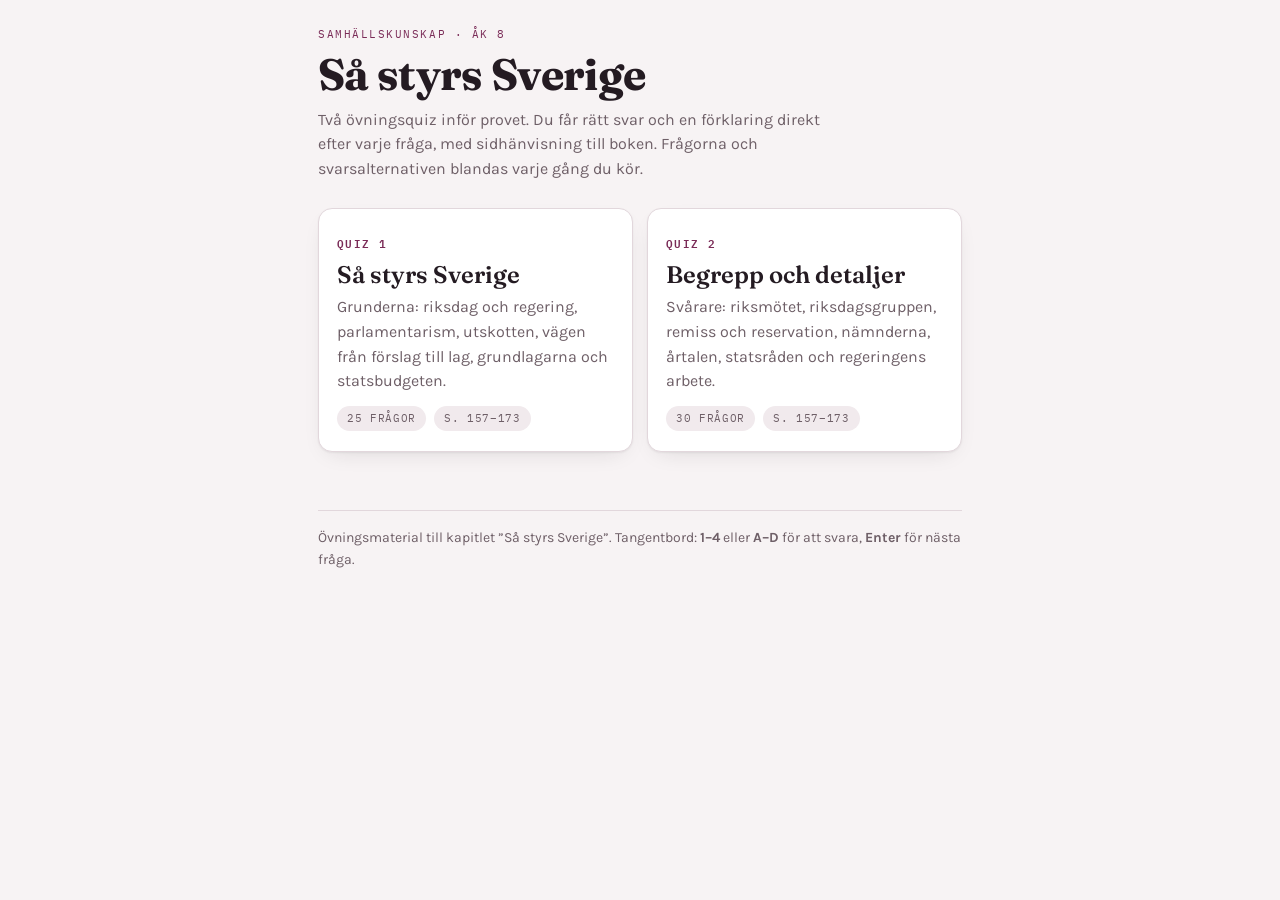
==== index.html @ 20e8a38d "Så styrs Sverige: två övningsquiz Statisk sajt med två flervalsquiz till SO-kapitlet (s. 157-173): -" ====
<!doctype html>
<html lang="sv">
<head>
<meta charset="utf-8">
<meta name="viewport" content="width=device-width, initial-scale=1, viewport-fit=cover">
<title>Så styrs Sverige · Övningsquiz</title>
<meta name="description" content="Två övningsquiz inför SO-provet om riksdagen, regeringen och grundlagarna.">
<meta name="theme-color" content="#F7F3F4" media="(prefers-color-scheme: light)">
<meta name="theme-color" content="#17121A" media="(prefers-color-scheme: dark)">
<link rel="preconnect" href="https://fonts.googleapis.com">
<link rel="preconnect" href="https://fonts.gstatic.com" crossorigin>
<link rel="stylesheet" href="https://fonts.googleapis.com/css2?family=Fraunces:opsz,wght@9..144,500;9..144,600;9..144,700&family=Karla:wght@400;500;700&family=IBM+Plex+Mono:wght@400;600&display=swap">
<link rel="stylesheet" href="/assets/quiz.css">
<link rel="icon" href="/assets/icon.svg" type="image/svg+xml">
</head>
<body>

<div class="wrap">
  <header class="pagehead">
    <p class="eyebrow">Samhällskunskap · åk 8</p>
    <h1>Så styrs Sverige</h1>
    <p class="sub">Två övningsquiz inför provet. Du får rätt svar och en förklaring direkt efter varje fråga, med sidhänvisning till boken. Frågorna och svarsalternativen blandas varje gång du kör.</p>
  </header>

  <main>
    <div class="deck">
      <a class="tile" href="/quiz-1">
        <span class="tag">Quiz 1</span>
        <h2>Så styrs Sverige</h2>
        <p>Grunderna: riksdag och regering, parlamentarism, utskotten, vägen från förslag till lag, grundlagarna och statsbudgeten.</p>
        <div class="meta"><span>25 frågor</span><span>s. 157–173</span></div>
      </a>

      <a class="tile" href="/quiz-2">
        <span class="tag">Quiz 2</span>
        <h2>Begrepp och detaljer</h2>
        <p>Svårare: riksmötet, riksdagsgruppen, remiss och reservation, nämnderna, årtalen, statsråden och regeringens arbete.</p>
        <div class="meta"><span>30 frågor</span><span>s. 157–173</span></div>
      </a>
    </div>
  </main>

  <footer>
    Övningsmaterial till kapitlet ”Så styrs Sverige”. Tangentbord: <strong>1–4</strong> eller <strong>A–D</strong> för att svara, <strong>Enter</strong> för nästa fråga.
  </footer>
</div>

</body>
</html>
---- assets/quiz.css ----
/* ===== Så styrs Sverige — quiz ===== */

:root{
  --ground:#F7F3F4;
  --surface:#FFFFFF;
  --surface-2:#F1EAED;
  --ink:#241B22;
  --muted:#6E5F67;
  --line:#E2D7DC;
  --accent:#7A2B57;
  --accent-ink:#FFFFFF;
  --accent-soft:#F3E4EC;
  --yes:#2C7A51;
  --yes-bg:#E5F1EA;
  --no:#B3372C;
  --no-bg:#F9E6E3;
  --board:#16305A;
  --board-ink:#DCE6F7;
  --board-dim:#8397BE;
  --shadow:0 1px 2px rgba(36,27,34,.06), 0 8px 24px -12px rgba(36,27,34,.18);

  padding-top:env(safe-area-inset-top, 0px);
  padding-bottom:env(safe-area-inset-bottom, 0px);
  color-scheme:light dark;
}

/* Quiz 2 wears the voting-board blue */
:root.theme-blue{
  --accent:#1B4A8A;
  --accent-soft:#E4EBF6;
  --ground:#F2F4F8;
  --surface-2:#E9EDF4;
  --line:#D5DDE9;
  --ink:#1A2230;
  --muted:#5C6878;
}

@media (prefers-color-scheme: dark){
  :root:not([data-theme="light"]){
    --ground:#17121A;
    --surface:#211A24;
    --surface-2:#2C232F;
    --ink:#F2E9EE;
    --muted:#AE9CA7;
    --line:#3A2F3F;
    --accent:#E58FB6;
    --accent-ink:#2A1020;
    --accent-soft:#382430;
    --yes:#74D6A0;
    --yes-bg:#1C3729;
    --no:#F19183;
    --no-bg:#3C211D;
    --board:#0E1E3A;
    --board-ink:#D3E0F5;
    --shadow:0 1px 2px rgba(0,0,0,.3), 0 8px 24px -12px rgba(0,0,0,.5);
  }
  :root.theme-blue:not([data-theme="light"]){
    --ground:#111620;
    --surface:#1A212D;
    --surface-2:#232B39;
    --ink:#E9EEF6;
    --muted:#95A3B6;
    --line:#2E3949;
    --accent:#7FB2F0;
    --accent-ink:#0B1626;
    --accent-soft:#1E2A3C;
  }
}

html[data-theme="dark"]{
  --ground:#17121A;
  --surface:#211A24;
  --surface-2:#2C232F;
  --ink:#F2E9EE;
  --muted:#AE9CA7;
  --line:#3A2F3F;
  --accent:#E58FB6;
  --accent-ink:#2A1020;
  --accent-soft:#382430;
  --yes:#74D6A0;
  --yes-bg:#1C3729;
  --no:#F19183;
  --no-bg:#3C211D;
  --board:#0E1E3A;
  --board-ink:#D3E0F5;
  --shadow:0 1px 2px rgba(0,0,0,.3), 0 8px 24px -12px rgba(0,0,0,.5);
}
html.theme-blue[data-theme="dark"]{
  --ground:#111620;
  --surface:#1A212D;
  --surface-2:#232B39;
  --ink:#E9EEF6;
  --muted:#95A3B6;
  --line:#2E3949;
  --accent:#7FB2F0;
  --accent-ink:#0B1626;
  --accent-soft:#1E2A3C;
}

*{box-sizing:border-box}

html{-webkit-text-size-adjust:100%}

body{
  margin:0;
  background:var(--ground);
  color:var(--ink);
  font-family:"Karla","Helvetica Neue",Arial,sans-serif;
  font-size:17px;
  line-height:1.55;
  -webkit-font-smoothing:antialiased;
  overflow-x:hidden;
}

img{max-width:100%}
[hidden]{display:none !important}

.wrap{
  max-width:680px;
  margin:0 auto;
  padding-inline:18px;
}

/* ---------- sticky status bar ---------- */
.topbar{
  position:sticky;
  top:env(safe-area-inset-top, 0px);
  z-index:20;
  background:var(--ground);
  border-bottom:1px solid var(--line);
}
.topbar .wrap{
  display:flex;
  align-items:center;
  gap:12px;
  padding-block:10px;
}
.back{
  flex:none;
  display:grid;
  place-items:center;
  width:40px;
  height:40px;
  margin-left:-8px;
  border-radius:9px;
  color:var(--accent);
  text-decoration:none;
  font-size:20px;
  line-height:1;
}
.back:hover{background:var(--accent-soft)}
.bargroup{flex:1;min-width:0}

.rail{
  display:flex;
  gap:2px;
  padding:6px 7px;
  background:var(--board);
  border-radius:7px;
  align-items:flex-end;
}
.lamp{
  flex:1 1 0;
  min-width:2px;
  height:11px;
  border-radius:2px;
  background:rgba(255,255,255,.14);
  transition:background .18s ease, height .18s ease;
}
.lamp.right{background:#5FCE95}
.lamp.wrong{background:#F2705F}
.lamp.now{background:var(--board-dim);height:17px}

.railmeta{
  display:flex;
  justify-content:space-between;
  gap:10px;
  font-family:"IBM Plex Mono",ui-monospace,SFMono-Regular,Menlo,monospace;
  font-size:11px;
  letter-spacing:.07em;
  text-transform:uppercase;
  color:var(--muted);
  margin-top:5px;
}
.railmeta b{color:var(--ink);font-weight:600}

/* ---------- page head ---------- */
.pagehead{padding-block:26px 0}
.eyebrow{
  font-family:"IBM Plex Mono",ui-monospace,SFMono-Regular,Menlo,monospace;
  font-size:11px;
  letter-spacing:.14em;
  text-transform:uppercase;
  color:var(--accent);
  margin:0 0 8px;
}
h1{
  font-family:"Fraunces",Georgia,serif;
  font-weight:700;
  font-size:clamp(28px,7.5vw,44px);
  line-height:1.06;
  letter-spacing:-.015em;
  margin:0;
  text-wrap:balance;
}
.sub{color:var(--muted);margin:10px 0 0;font-size:16px;max-width:52ch}

/* ---------- question card ---------- */
main{padding-bottom:28px}

.card{
  background:var(--surface);
  border:1px solid var(--line);
  border-radius:14px;
  box-shadow:var(--shadow);
  padding:22px 18px;
  margin-top:20px;
}
.qhead{
  display:flex;
  align-items:baseline;
  justify-content:space-between;
  gap:12px;
  font-family:"IBM Plex Mono",ui-monospace,SFMono-Regular,Menlo,monospace;
  font-size:12px;
  letter-spacing:.07em;
  text-transform:uppercase;
  color:var(--muted);
  margin-bottom:12px;
}
.qhead .num{color:var(--accent);font-weight:600}
.q{
  font-family:"Fraunces",Georgia,serif;
  font-size:clamp(21px,5.2vw,26px);
  line-height:1.26;
  font-weight:500;
  margin:0 0 20px;
  text-wrap:balance;
}

.opts{display:flex;flex-direction:column;gap:10px}
.opt{
  display:flex;
  gap:12px;
  align-items:flex-start;
  width:100%;
  min-height:52px;
  text-align:left;
  font:inherit;
  color:inherit;
  background:var(--surface-2);
  border:1.5px solid transparent;
  border-radius:11px;
  padding:13px 14px;
  cursor:pointer;
  -webkit-tap-highlight-color:transparent;
  transition:border-color .15s ease, background .15s ease, transform .1s ease;
}
.opt:hover:not(:disabled){border-color:var(--accent);background:var(--accent-soft)}
.opt:active:not(:disabled){transform:scale(.99)}
.opt:disabled{cursor:default}
.opt .key{
  font-family:"IBM Plex Mono",ui-monospace,SFMono-Regular,Menlo,monospace;
  font-size:12px;
  font-weight:600;
  min-width:22px;
  height:22px;
  display:grid;
  place-items:center;
  border-radius:5px;
  background:var(--surface);
  color:var(--muted);
  flex:none;
  margin-top:2px;
}
.opt .txt{flex:1;min-width:0}
.opt .mark{
  flex:none;
  font-size:12px;
  font-weight:700;
  letter-spacing:.06em;
  text-transform:uppercase;
  margin-top:4px;
}
.opt.right{background:var(--yes-bg);border-color:var(--yes)}
.opt.right .key{background:var(--yes);color:#fff}
.opt.right .mark{color:var(--yes)}
.opt.wrong{background:var(--no-bg);border-color:var(--no)}
.opt.wrong .key{background:var(--no);color:#fff}
.opt.wrong .mark{color:var(--no)}
.opt.dim{opacity:.5}

.why{
  margin-top:18px;
  padding:14px 15px;
  border-left:3px solid var(--accent);
  background:var(--accent-soft);
  border-radius:0 10px 10px 0;
  font-size:16px;
}
.why strong{
  display:block;
  font-family:"IBM Plex Mono",ui-monospace,SFMono-Regular,Menlo,monospace;
  font-size:11px;
  letter-spacing:.1em;
  text-transform:uppercase;
  color:var(--accent);
  margin-bottom:5px;
  font-weight:600;
}

/* ---------- buttons ---------- */
.btn{
  font:inherit;
  font-weight:700;
  border:none;
  border-radius:11px;
  padding:14px 22px;
  min-height:52px;
  cursor:pointer;
  background:var(--accent);
  color:var(--accent-ink);
  -webkit-tap-highlight-color:transparent;
  transition:opacity .15s ease, transform .1s ease;
}
.btn:hover{opacity:.88}
.btn:active{transform:scale(.99)}
.btn.ghost{
  background:transparent;
  color:var(--accent);
  border:1.5px solid var(--line);
}

/* sticky action bar — thumb reach on a phone */
.actions{
  position:sticky;
  bottom:0;
  display:flex;
  flex-wrap:wrap;
  gap:10px;
  align-items:center;
  margin:18px -18px -22px;
  padding:14px 18px;
  padding-bottom:calc(14px + env(safe-area-inset-bottom, 0px));
  background:linear-gradient(to bottom, transparent, var(--surface) 22%);
  border-radius:0 0 13px 13px;
}
.actions .btn{flex:1 1 auto}
.hint{
  display:none;
  font-family:"IBM Plex Mono",ui-monospace,SFMono-Regular,Menlo,monospace;
  font-size:11px;
  color:var(--muted);
  letter-spacing:.04em;
}

/* ---------- result board ---------- */
.board{
  background:var(--board);
  color:var(--board-ink);
  border-radius:14px;
  padding:20px 18px;
  margin-top:20px;
  font-family:"IBM Plex Mono",ui-monospace,SFMono-Regular,Menlo,monospace;
}
.board h2{
  font-size:13px;
  letter-spacing:.18em;
  text-transform:uppercase;
  color:var(--board-dim);
  margin:0 0 14px;
  font-weight:600;
}
.row{
  display:flex;
  justify-content:space-between;
  align-items:baseline;
  gap:12px;
  padding:7px 0;
  border-bottom:1px solid rgba(255,255,255,.1);
  font-size:15px;
}
.row:last-child{border-bottom:none}
.row .v{font-size:26px;font-weight:600;font-variant-numeric:tabular-nums}
.row.ja .v{color:#5FCE95}
.row.nej .v{color:#F2705F}

.verdict{
  font-family:"Fraunces",Georgia,serif;
  font-size:21px;
  line-height:1.3;
  margin:0 0 14px;
  text-wrap:balance;
}
.lead{color:var(--muted);margin:0 0 6px;font-size:14px}
.misslist{margin:0;padding:0;list-style:none;display:flex;flex-direction:column;gap:12px}
.misslist li{border-left:3px solid var(--no);padding:2px 0 2px 13px}
.misslist .qq{display:block;font-weight:500;font-size:16px}
.misslist .aa{display:block;color:var(--muted);font-size:15px;margin-top:2px}

/* ---------- landing page ---------- */
.deck{display:flex;flex-direction:column;gap:14px;margin-top:26px}
.tile{
  display:block;
  text-decoration:none;
  color:inherit;
  background:var(--surface);
  border:1px solid var(--line);
  border-radius:14px;
  box-shadow:var(--shadow);
  padding:20px 18px;
  transition:transform .12s ease, border-color .15s ease;
}
.tile:hover{transform:translateY(-2px);border-color:var(--accent)}
.tile .tag{
  font-family:"IBM Plex Mono",ui-monospace,SFMono-Regular,Menlo,monospace;
  font-size:11px;
  letter-spacing:.12em;
  text-transform:uppercase;
  color:var(--accent);
  font-weight:600;
}
.tile h2{
  font-family:"Fraunces",Georgia,serif;
  font-size:24px;
  font-weight:600;
  line-height:1.15;
  margin:6px 0 6px;
}
.tile p{margin:0;color:var(--muted);font-size:16px}
.tile .meta{
  display:flex;
  gap:8px;
  flex-wrap:wrap;
  margin-top:12px;
  font-family:"IBM Plex Mono",ui-monospace,SFMono-Regular,Menlo,monospace;
  font-size:11px;
  letter-spacing:.06em;
  text-transform:uppercase;
  color:var(--muted);
}
.tile .meta span{
  background:var(--surface-2);
  border-radius:20px;
  padding:4px 10px;
}

footer{
  margin-top:30px;
  padding-block:16px 34px;
  border-top:1px solid var(--line);
  color:var(--muted);
  font-size:14px;
}
footer a{color:var(--accent)}

:focus-visible{outline:2px solid var(--accent);outline-offset:2px}

@media (prefers-reduced-motion: reduce){
  *{transition:none !important;animation:none !important;scroll-behavior:auto !important}
}

/* ---------- wider screens ---------- */
@media (min-width:600px){
  .card{padding:26px 24px}
  .actions{
    position:static;
    margin:18px 0 0;
    padding:0;
    background:none;
  }
  .actions .btn{flex:0 0 auto}
  .hint{display:inline}
  .deck{flex-direction:row;flex-wrap:wrap}
  .tile{flex:1 1 260px}
}
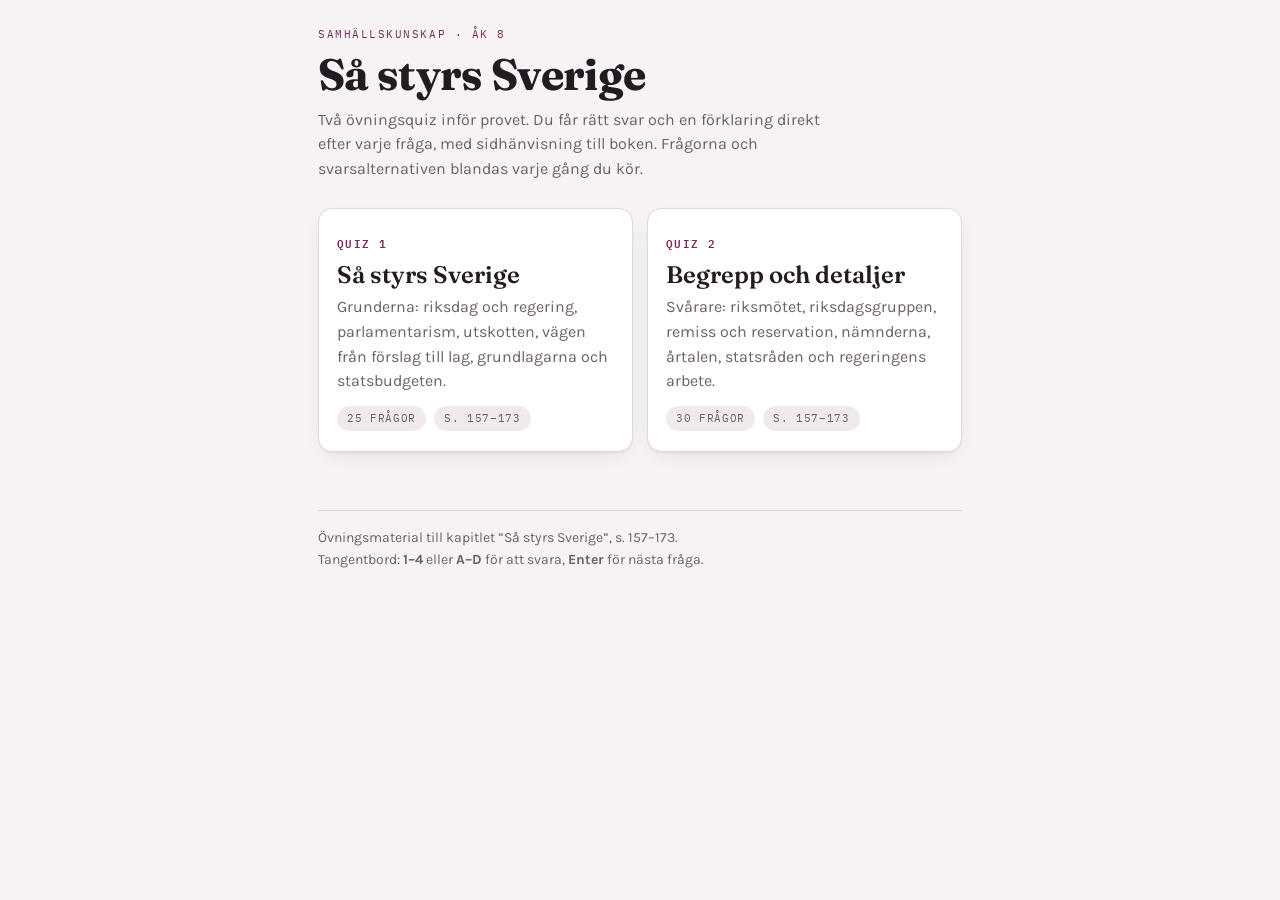
==== commit 88713832: "Justera för porträttläge på mobil - Bakåtknappen höll bara 10px marginal till skärmkanten - Rätt/Dit" ====
--- a/index.html
+++ b/index.html
@@ -41,7 +41,7 @@
   </main>
 
   <footer>
-    Övningsmaterial till kapitlet ”Så styrs Sverige”. Tangentbord: <strong>1–4</strong> eller <strong>A–D</strong> för att svara, <strong>Enter</strong> för nästa fråga.
+    Övningsmaterial till kapitlet ”Så styrs Sverige”, s. 157–173.<span class="kbd"><br>Tangentbord: <strong>1–4</strong> eller <strong>A–D</strong> för att svara, <strong>Enter</strong> för nästa fråga.</span>
   </footer>
 </div>
 
--- a/assets/quiz.css
+++ b/assets/quiz.css
@@ -67,7 +67,7 @@
   }
 }
 
-html[data-theme="dark"]{
+:root[data-theme="dark"]{
   --ground:#17121A;
   --surface:#211A24;
   --surface-2:#2C232F;
@@ -85,7 +85,7 @@
   --board-ink:#D3E0F5;
   --shadow:0 1px 2px rgba(0,0,0,.3), 0 8px 24px -12px rgba(0,0,0,.5);
 }
-html.theme-blue[data-theme="dark"]{
+:root.theme-blue[data-theme="dark"]{
   --ground:#111620;
   --surface:#1A212D;
   --surface-2:#232B39;
@@ -141,7 +141,6 @@
   place-items:center;
   width:40px;
   height:40px;
-  margin-left:-8px;
   border-radius:9px;
   color:var(--accent);
   text-decoration:none;
@@ -460,6 +459,20 @@
   *{transition:none !important;animation:none !important;scroll-behavior:auto !important}
 }
 
+/* ---------- portrait phone ---------- */
+@media (max-width:599px){
+  .opt .mark{
+    font-size:0;
+    min-width:20px;
+    text-align:right;
+    margin-top:2px;
+  }
+  .opt .mark::after{font-size:17px;line-height:1.2}
+  .opt.right .mark::after{content:"\2713"}
+  .opt.wrong .mark::after{content:"\2715"}
+  footer .kbd{display:none}
+}
+
 /* ---------- wider screens ---------- */
 @media (min-width:600px){
   .card{padding:26px 24px}
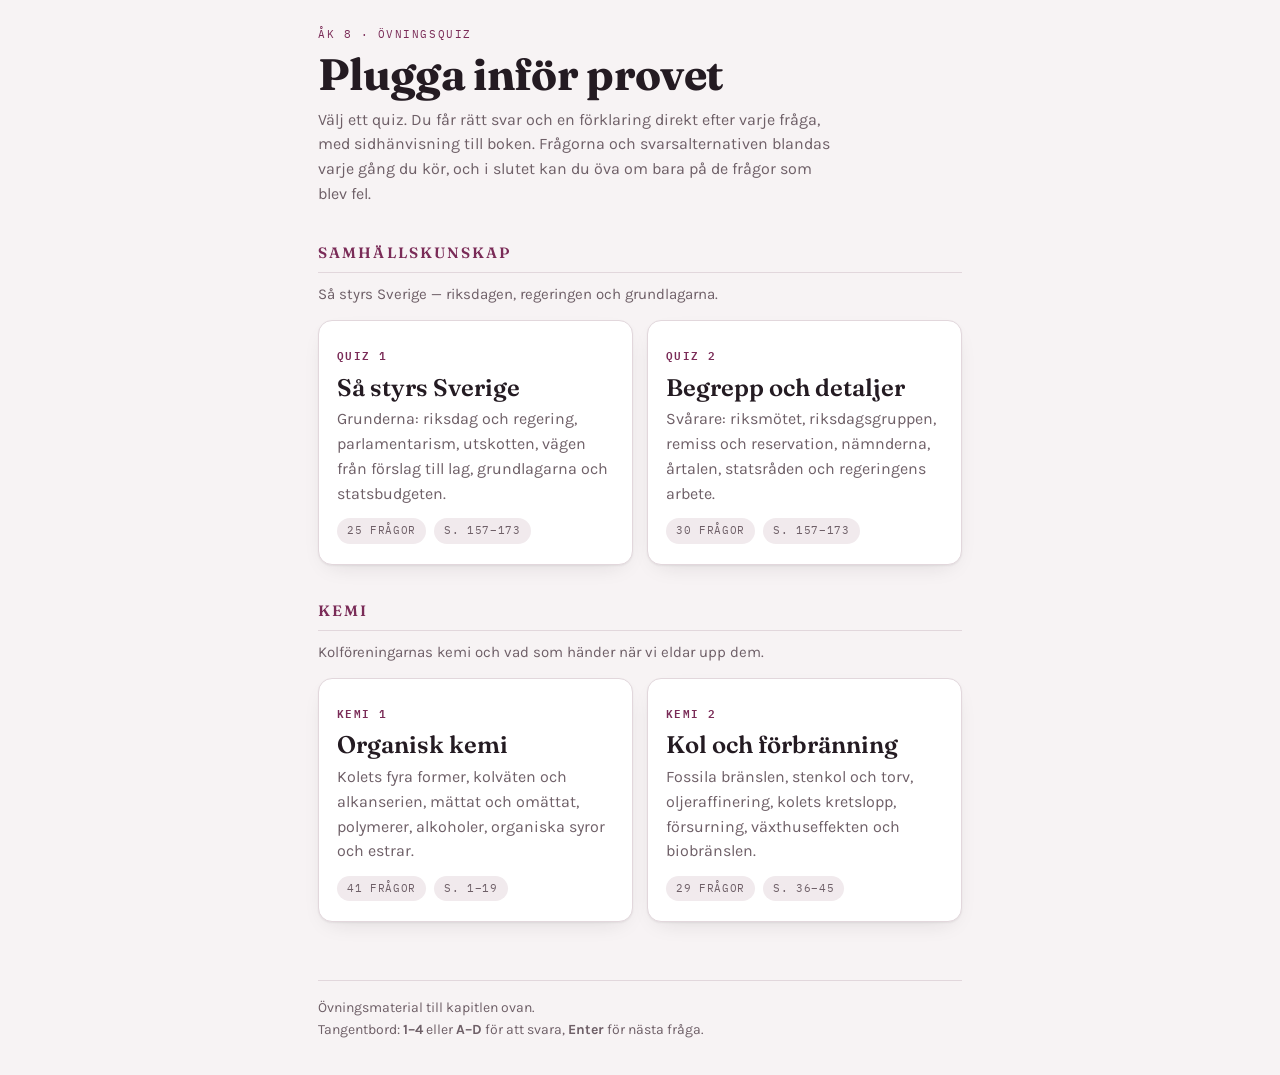
==== commit 59359e50: "Lägg till två kemiquiz - /kemi-1: organisk kemi, 41 frågor (s. 1-19) - /kemi-2: kol och förbränning," ====
--- a/index.html
+++ b/index.html
@@ -3,8 +3,8 @@
 <head>
 <meta charset="utf-8">
 <meta name="viewport" content="width=device-width, initial-scale=1, viewport-fit=cover">
-<title>Så styrs Sverige · Övningsquiz</title>
-<meta name="description" content="Två övningsquiz inför SO-provet om riksdagen, regeringen och grundlagarna.">
+<title>Klaras övningsquiz</title>
+<meta name="description" content="Övningsquiz inför proven i samhällskunskap och kemi, åk 8.">
 <meta name="theme-color" content="#F7F3F4" media="(prefers-color-scheme: light)">
 <meta name="theme-color" content="#17121A" media="(prefers-color-scheme: dark)">
 <link rel="preconnect" href="https://fonts.googleapis.com">
@@ -17,31 +17,55 @@
 
 <div class="wrap">
   <header class="pagehead">
-    <p class="eyebrow">Samhällskunskap · åk 8</p>
-    <h1>Så styrs Sverige</h1>
-    <p class="sub">Två övningsquiz inför provet. Du får rätt svar och en förklaring direkt efter varje fråga, med sidhänvisning till boken. Frågorna och svarsalternativen blandas varje gång du kör.</p>
+    <p class="eyebrow">Åk 8 · Övningsquiz</p>
+    <h1>Plugga inför provet</h1>
+    <p class="sub">Välj ett quiz. Du får rätt svar och en förklaring direkt efter varje fråga, med sidhänvisning till boken. Frågorna och svarsalternativen blandas varje gång du kör, och i slutet kan du öva om bara på de frågor som blev fel.</p>
   </header>
 
   <main>
-    <div class="deck">
-      <a class="tile" href="/quiz-1">
-        <span class="tag">Quiz 1</span>
-        <h2>Så styrs Sverige</h2>
-        <p>Grunderna: riksdag och regering, parlamentarism, utskotten, vägen från förslag till lag, grundlagarna och statsbudgeten.</p>
-        <div class="meta"><span>25 frågor</span><span>s. 157–173</span></div>
-      </a>
+    <section class="subject">
+      <h2 class="subject-title">Samhällskunskap</h2>
+      <p class="subject-note">Så styrs Sverige — riksdagen, regeringen och grundlagarna.</p>
+      <div class="deck">
+        <a class="tile" href="/quiz-1">
+          <span class="tag">Quiz 1</span>
+          <h3>Så styrs Sverige</h3>
+          <p>Grunderna: riksdag och regering, parlamentarism, utskotten, vägen från förslag till lag, grundlagarna och statsbudgeten.</p>
+          <div class="meta"><span>25 frågor</span><span>s. 157–173</span></div>
+        </a>
 
-      <a class="tile" href="/quiz-2">
-        <span class="tag">Quiz 2</span>
-        <h2>Begrepp och detaljer</h2>
-        <p>Svårare: riksmötet, riksdagsgruppen, remiss och reservation, nämnderna, årtalen, statsråden och regeringens arbete.</p>
-        <div class="meta"><span>30 frågor</span><span>s. 157–173</span></div>
-      </a>
-    </div>
+        <a class="tile" href="/quiz-2">
+          <span class="tag">Quiz 2</span>
+          <h3>Begrepp och detaljer</h3>
+          <p>Svårare: riksmötet, riksdagsgruppen, remiss och reservation, nämnderna, årtalen, statsråden och regeringens arbete.</p>
+          <div class="meta"><span>30 frågor</span><span>s. 157–173</span></div>
+        </a>
+      </div>
+    </section>
+
+    <section class="subject">
+      <h2 class="subject-title">Kemi</h2>
+      <p class="subject-note">Kolföreningarnas kemi och vad som händer när vi eldar upp dem.</p>
+      <div class="deck">
+        <a class="tile" href="/kemi-1">
+          <span class="tag">Kemi 1</span>
+          <h3>Organisk kemi</h3>
+          <p>Kolets fyra former, kolväten och alkanserien, mättat och omättat, polymerer, alkoholer, organiska syror och estrar.</p>
+          <div class="meta"><span>41 frågor</span><span>s. 1–19</span></div>
+        </a>
+
+        <a class="tile" href="/kemi-2">
+          <span class="tag">Kemi 2</span>
+          <h3>Kol och förbränning</h3>
+          <p>Fossila bränslen, stenkol och torv, oljeraffinering, kolets kretslopp, försurning, växthuseffekten och biobränslen.</p>
+          <div class="meta"><span>29 frågor</span><span>s. 36–45</span></div>
+        </a>
+      </div>
+    </section>
   </main>
 
   <footer>
-    Övningsmaterial till kapitlet ”Så styrs Sverige”, s. 157–173.<span class="kbd"><br>Tangentbord: <strong>1–4</strong> eller <strong>A–D</strong> för att svara, <strong>Enter</strong> för nästa fråga.</span>
+    Övningsmaterial till kapitlen ovan.<span class="kbd"><br>Tangentbord: <strong>1–4</strong> eller <strong>A–D</strong> för att svara, <strong>Enter</strong> för nästa fråga.</span>
   </footer>
 </div>
 
--- a/assets/quiz.css
+++ b/assets/quiz.css
@@ -33,6 +33,30 @@
   --line:#D5DDE9;
   --ink:#1A2230;
   --muted:#5C6878;
+}
+
+/* Kemi 1 wears organic green */
+:root.theme-green{
+  --accent:#2E6B4A;
+  --accent-soft:#E2EFE7;
+  --ground:#F2F6F3;
+  --surface-2:#E8F0EA;
+  --line:#D4E2D9;
+  --ink:#1B2620;
+  --muted:#586A5F;
+  --board:#1A3D2C;
+}
+
+/* Kemi 2 wears combustion ember */
+:root.theme-ember{
+  --accent:#A8471E;
+  --accent-soft:#F7E6DC;
+  --ground:#F9F4F1;
+  --surface-2:#F1E7E1;
+  --line:#E5D6CC;
+  --ink:#2A1D16;
+  --muted:#71594C;
+  --board:#40200F;
 }
 
 @media (prefers-color-scheme: dark){
@@ -65,6 +89,30 @@
     --accent-ink:#0B1626;
     --accent-soft:#1E2A3C;
   }
+  :root.theme-green:not([data-theme="light"]){
+    --ground:#121A15;
+    --surface:#1B241E;
+    --surface-2:#242F28;
+    --ink:#E8F1EB;
+    --muted:#96A99E;
+    --line:#2F3D35;
+    --accent:#7FD5A5;
+    --accent-ink:#0C1B13;
+    --accent-soft:#1E3126;
+    --board:#0F231A;
+  }
+  :root.theme-ember:not([data-theme="light"]){
+    --ground:#1A1310;
+    --surface:#241A15;
+    --surface-2:#30231C;
+    --ink:#F4E9E3;
+    --muted:#AE968A;
+    --line:#3D2C23;
+    --accent:#F0966B;
+    --accent-ink:#2A1509;
+    --accent-soft:#33211A;
+    --board:#2B1508;
+  }
 }
 
 :root[data-theme="dark"]{
@@ -97,6 +145,31 @@
   --accent-soft:#1E2A3C;
 }
 
+:root.theme-green[data-theme="dark"]{
+  --ground:#121A15;
+  --surface:#1B241E;
+  --surface-2:#242F28;
+  --ink:#E8F1EB;
+  --muted:#96A99E;
+  --line:#2F3D35;
+  --accent:#7FD5A5;
+  --accent-ink:#0C1B13;
+  --accent-soft:#1E3126;
+  --board:#0F231A;
+}
+:root.theme-ember[data-theme="dark"]{
+  --ground:#1A1310;
+  --surface:#241A15;
+  --surface-2:#30231C;
+  --ink:#F4E9E3;
+  --muted:#AE968A;
+  --line:#3D2C23;
+  --accent:#F0966B;
+  --accent-ink:#2A1509;
+  --accent-soft:#33211A;
+  --board:#2B1508;
+}
+
 *{box-sizing:border-box}
 
 html{-webkit-text-size-adjust:100%}
@@ -397,7 +470,23 @@
 .misslist .qq{display:block;font-weight:500;font-size:16px}
 .misslist .aa{display:block;color:var(--muted);font-size:15px;margin-top:2px}
 
-/* ---------- landing page ---------- */
+/* subject sections on the landing page */
+.subject{margin-top:34px}
+.subject-title{
+  font-family:"Fraunces",Georgia,serif;
+  font-size:15px;
+  font-weight:600;
+  letter-spacing:.14em;
+  text-transform:uppercase;
+  color:var(--accent);
+  margin:0;
+  padding-bottom:8px;
+  border-bottom:1px solid var(--line);
+}
+.subject-note{margin:10px 0 0;color:var(--muted);font-size:15px}
+.subject .deck{margin-top:14px}
+
+/* landing page ---------- */
 .deck{display:flex;flex-direction:column;gap:14px;margin-top:26px}
 .tile{
   display:block;
@@ -419,7 +508,7 @@
   color:var(--accent);
   font-weight:600;
 }
-.tile h2{
+.tile h3{
   font-family:"Fraunces",Georgia,serif;
   font-size:24px;
   font-weight:600;
